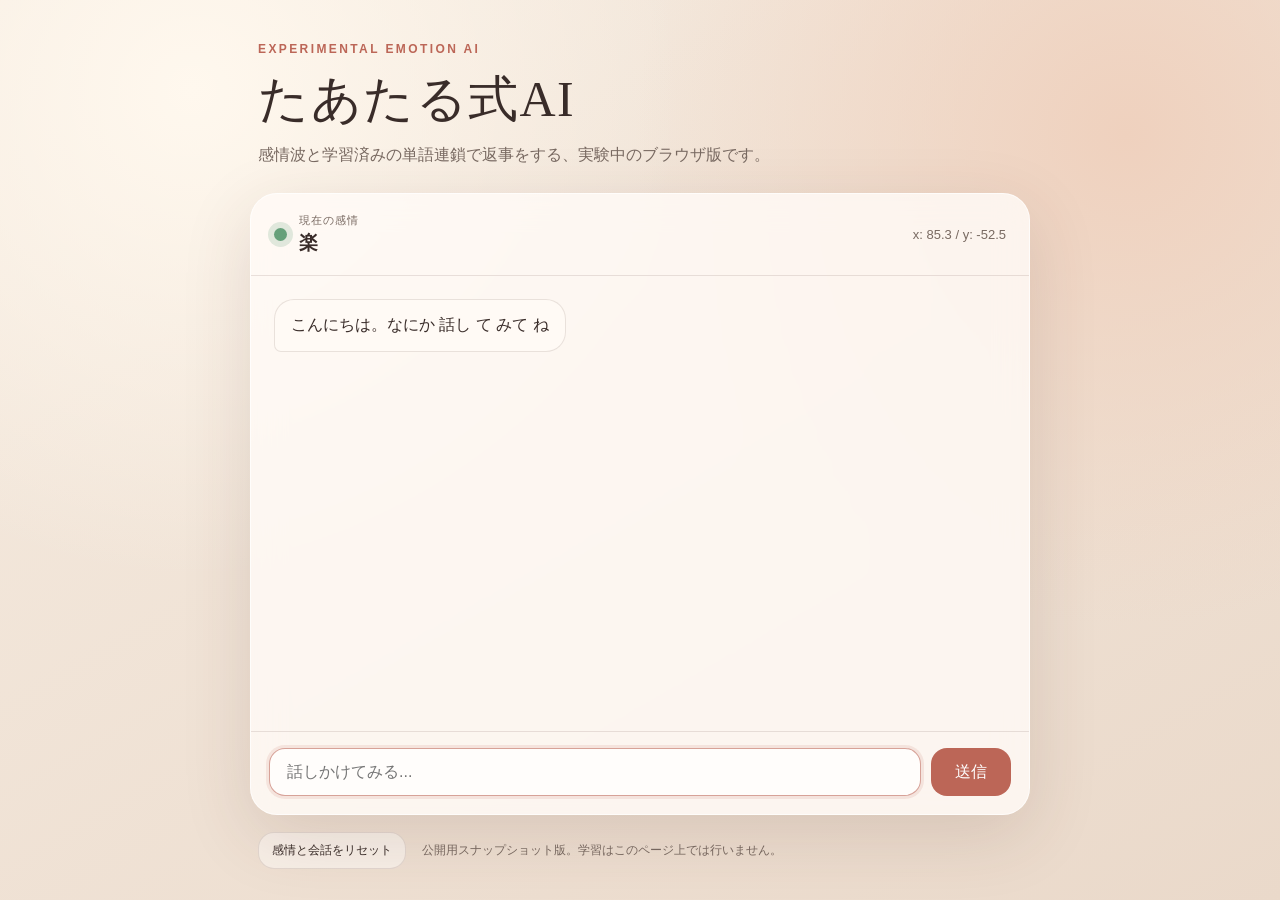
==== web_chat/index.html @ b844b8f7 "Add files via upload" ====
<!doctype html>
<html lang="ja">
<head>
  <meta charset="utf-8">
  <meta name="viewport" content="width=device-width, initial-scale=1">
  <title>たあたる式AI | 実験公開版</title>
  <link rel="stylesheet" href="./styles.css">
</head>
<body>
  <main class="shell">
    <header class="hero">
      <p class="eyebrow">EXPERIMENTAL EMOTION AI</p>
      <h1>たあたる式AI</h1>
      <p class="description">感情波と学習済みの単語連鎖で返事をする、実験中のブラウザ版です。</p>
    </header>

    <section class="panel" aria-label="AIとの会話">
      <div class="status">
        <div class="mood">
          <span class="mood-dot" id="moodDot"></span>
          <div>
            <span class="label">現在の感情</span>
            <strong id="zone">読込中</strong>
          </div>
        </div>
        <div class="coordinates" id="coordinates">x: -- / y: --</div>
      </div>

      <div id="messages" class="messages" aria-live="polite">
        <article class="bubble ai">
          <p>こんにちは。なにか 話し て みて ね</p>
        </article>
      </div>

      <form id="chatForm" class="composer">
        <label class="sr-only" for="input">メッセージ</label>
        <input id="input" name="input" type="text" autocomplete="off"
               placeholder="話しかけてみる..." maxlength="180" disabled>
        <button id="sendButton" type="submit" disabled>送信</button>
      </form>
    </section>

    <footer class="footer">
      <button type="button" id="resetButton">感情と会話をリセット</button>
      <p>公開用スナップショット版。学習はこのページ上では行いません。</p>
    </footer>
  </main>
  <script src="./data/model-data.js"></script>
  <script src="./app.js"></script>
</body>
</html>
---- web_chat/styles.css ----
:root {
  --bg-top: #f6ece1;
  --bg-bottom: #ead9ca;
  --ink: #392c29;
  --muted: #786961;
  --surface: rgba(255, 251, 247, 0.82);
  --line: rgba(73, 47, 39, 0.12);
  --ai: #fffaf5;
  --user: #3e3532;
  --user-ink: #fffaf6;
  --accent: #bc6657;
  --shadow: 0 20px 70px rgba(87, 51, 40, 0.14);
}

* {
  box-sizing: border-box;
}

body {
  min-height: 100vh;
  margin: 0;
  color: var(--ink);
  font-family: "Yu Gothic UI", "Hiragino Sans", "Noto Sans JP", sans-serif;
  background:
    radial-gradient(circle at 15% 10%, #fff8ee 0, transparent 36%),
    radial-gradient(circle at 88% 15%, #efd1be 0, transparent 36%),
    linear-gradient(150deg, var(--bg-top), var(--bg-bottom));
}

.shell {
  width: min(780px, calc(100vw - 32px));
  margin: 0 auto;
  padding: 42px 0 28px;
}

.hero {
  margin: 0 8px 25px;
}

.eyebrow {
  margin: 0 0 10px;
  color: var(--accent);
  font-size: 12px;
  font-weight: 700;
  letter-spacing: 0.2em;
}

h1 {
  margin: 0 0 8px;
  font-family: Georgia, "Yu Mincho", serif;
  font-size: clamp(36px, 6vw, 50px);
  font-weight: 500;
  letter-spacing: 0.03em;
}

.description {
  max-width: 540px;
  margin: 0;
  color: var(--muted);
  line-height: 1.7;
}

.panel {
  overflow: hidden;
  border: 1px solid rgba(255, 255, 255, 0.66);
  border-radius: 27px;
  background: var(--surface);
  box-shadow: var(--shadow);
  backdrop-filter: blur(16px);
}

.status {
  display: flex;
  justify-content: space-between;
  align-items: center;
  gap: 14px;
  padding: 19px 23px;
  border-bottom: 1px solid var(--line);
}

.mood {
  display: flex;
  align-items: center;
  gap: 12px;
}

.mood-dot {
  width: 13px;
  height: 13px;
  border-radius: 50%;
  background: #c2a99b;
  box-shadow: 0 0 0 6px rgba(194, 169, 155, 0.2);
  transition: background 180ms ease;
}

.label {
  display: block;
  color: var(--muted);
  font-size: 11px;
  letter-spacing: 0.08em;
}

#zone {
  display: block;
  margin-top: 2px;
  font-size: 19px;
}

.coordinates {
  color: var(--muted);
  font-size: 13px;
  font-variant-numeric: tabular-nums;
}

.messages {
  height: min(54vh, 455px);
  min-height: 330px;
  overflow-y: auto;
  padding: 23px;
  display: flex;
  flex-direction: column;
  gap: 13px;
  scroll-behavior: smooth;
}

.bubble {
  width: fit-content;
  max-width: min(78%, 520px);
  padding: 12px 16px;
  border-radius: 20px;
  line-height: 1.65;
  animation: arrive 170ms ease both;
}

.bubble p {
  margin: 0;
  white-space: pre-wrap;
  overflow-wrap: anywhere;
}

.bubble.ai {
  border: 1px solid var(--line);
  border-bottom-left-radius: 7px;
  background: var(--ai);
}

.bubble.user {
  align-self: flex-end;
  border-bottom-right-radius: 7px;
  color: var(--user-ink);
  background: var(--user);
}

.bubble.meta {
  align-self: center;
  padding: 4px 10px;
  color: var(--muted);
  background: transparent;
  font-size: 12px;
}

.composer {
  display: flex;
  gap: 10px;
  padding: 16px 18px 18px;
  border-top: 1px solid var(--line);
}

.composer input {
  flex: 1;
  min-width: 0;
  padding: 14px 17px;
  border: 1px solid var(--line);
  border-radius: 16px;
  color: var(--ink);
  background: #fffdfb;
  font: inherit;
  outline: none;
}

.composer input:focus {
  border-color: rgba(188, 102, 87, 0.6);
  box-shadow: 0 0 0 3px rgba(188, 102, 87, 0.12);
}

.composer button,
.footer button {
  border: 0;
  border-radius: 16px;
  cursor: pointer;
  font: inherit;
}

.composer button {
  padding: 0 24px;
  color: white;
  background: var(--accent);
}

.composer button:disabled,
.composer input:disabled {
  cursor: wait;
  opacity: 0.55;
}

.footer {
  display: flex;
  align-items: center;
  gap: 16px;
  margin-top: 17px;
  padding: 0 8px;
  color: var(--muted);
  font-size: 12px;
}

.footer button {
  padding: 9px 13px;
  border: 1px solid var(--line);
  color: var(--ink);
  background: rgba(255, 251, 247, 0.55);
}

.footer p {
  margin: 0;
}

.sr-only {
  position: absolute;
  width: 1px;
  height: 1px;
  overflow: hidden;
  clip-path: inset(50%);
}

@keyframes arrive {
  from { opacity: 0; transform: translateY(5px); }
  to { opacity: 1; transform: translateY(0); }
}

@media (max-width: 600px) {
  .shell {
    width: calc(100vw - 20px);
    padding-top: 22px;
  }

  .hero {
    margin-bottom: 18px;
  }

  .status,
  .messages {
    padding-left: 16px;
    padding-right: 16px;
  }

  .coordinates {
    font-size: 12px;
  }

  .bubble {
    max-width: 88%;
  }

  .footer {
    flex-direction: column;
    align-items: flex-start;
  }
}
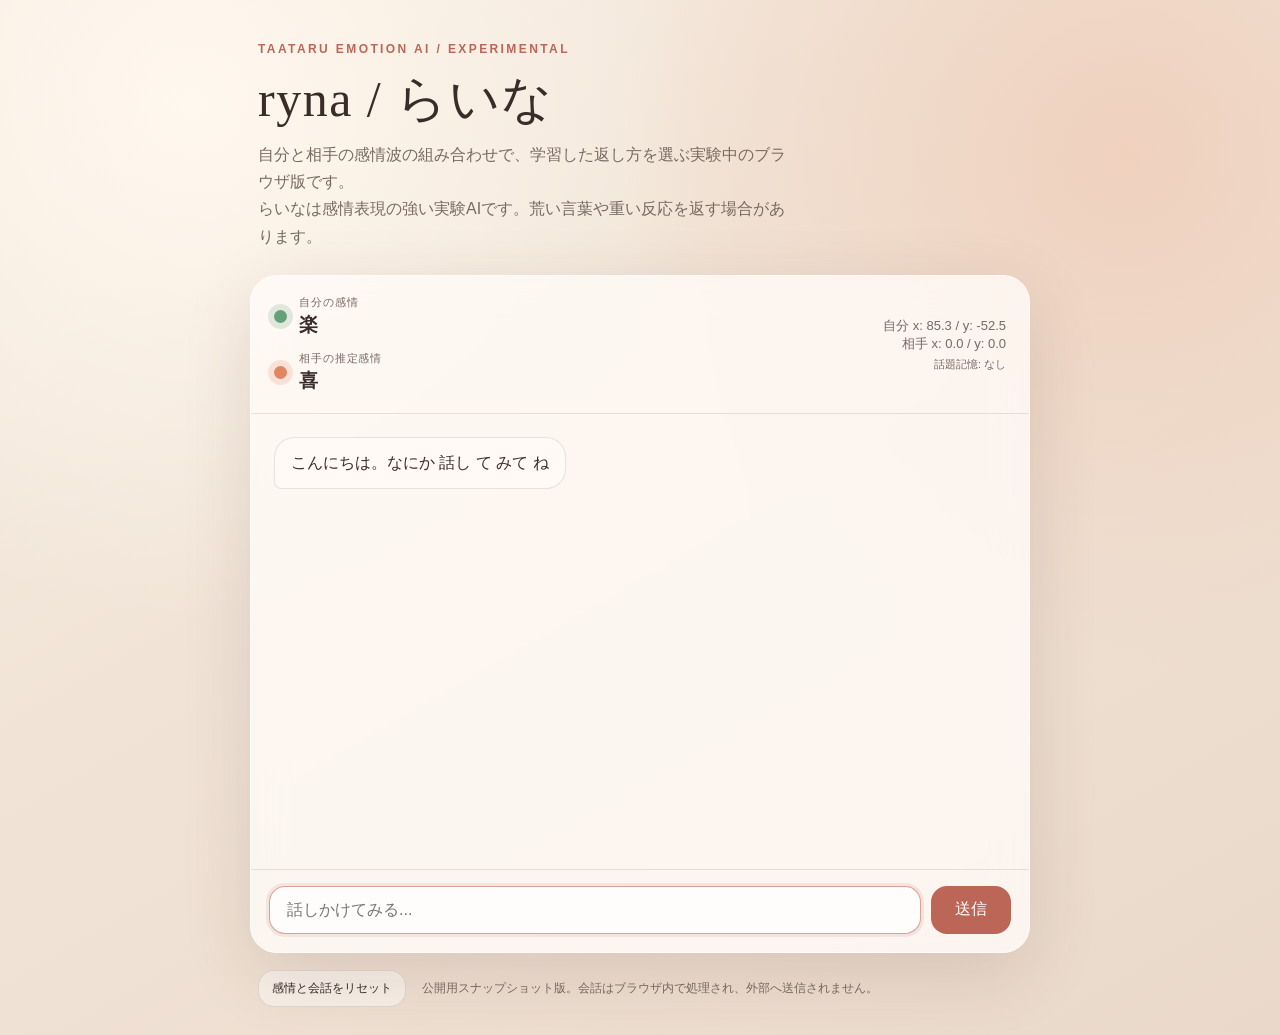
==== commit 98b33384: "Add files via upload" ====
--- a/web_chat/index.html
+++ b/web_chat/index.html
@@ -3,27 +3,41 @@
 <head>
   <meta charset="utf-8">
   <meta name="viewport" content="width=device-width, initial-scale=1">
-  <title>たあたる式AI | 実験公開版</title>
+  <title>ryna / らいな | 実験公開版</title>
   <link rel="stylesheet" href="./styles.css">
 </head>
 <body>
   <main class="shell">
     <header class="hero">
-      <p class="eyebrow">EXPERIMENTAL EMOTION AI</p>
-      <h1>たあたる式AI</h1>
-      <p class="description">感情波と学習済みの単語連鎖で返事をする、実験中のブラウザ版です。</p>
+      <p class="eyebrow">TAATARU EMOTION AI / EXPERIMENTAL</p>
+      <h1>ryna / らいな</h1>
+      <p class="description">自分と相手の感情波の組み合わせで、学習した返し方を選ぶ実験中のブラウザ版です。</p>
+      <p class="description">らいなは感情表現の強い実験AIです。荒い言葉や重い反応を返す場合があります。</p>
     </header>
 
     <section class="panel" aria-label="AIとの会話">
       <div class="status">
-        <div class="mood">
-          <span class="mood-dot" id="moodDot"></span>
-          <div>
-            <span class="label">現在の感情</span>
-            <strong id="zone">読込中</strong>
+        <div class="moods">
+          <div class="mood">
+            <span class="mood-dot" id="moodDot"></span>
+            <div>
+              <span class="label">自分の感情</span>
+              <strong id="zone">読込中</strong>
+            </div>
+          </div>
+          <div class="mood">
+            <span class="mood-dot" id="userMoodDot"></span>
+            <div>
+              <span class="label">相手の推定感情</span>
+              <strong id="userZone">読込中</strong>
+            </div>
           </div>
         </div>
-        <div class="coordinates" id="coordinates">x: -- / y: --</div>
+        <div class="state-detail">
+          <div class="coordinates" id="coordinates">自分 x: -- / y: --</div>
+          <div class="coordinates" id="userCoordinates">相手 x: -- / y: --</div>
+          <div class="memory" id="topicMemory">話題記憶: --</div>
+        </div>
       </div>
 
       <div id="messages" class="messages" aria-live="polite">
@@ -42,7 +56,7 @@
 
     <footer class="footer">
       <button type="button" id="resetButton">感情と会話をリセット</button>
-      <p>公開用スナップショット版。学習はこのページ上では行いません。</p>
+      <p>公開用スナップショット版。会話はブラウザ内で処理され、外部へ送信されません。</p>
     </footer>
   </main>
   <script src="./data/model-data.js"></script>
--- a/web_chat/styles.css
+++ b/web_chat/styles.css
@@ -84,6 +84,12 @@
   gap: 12px;
 }
 
+.moods {
+  display: flex;
+  flex-direction: column;
+  gap: 13px;
+}
+
 .mood-dot {
   width: 13px;
   height: 13px;
@@ -100,7 +106,8 @@
   letter-spacing: 0.08em;
 }
 
-#zone {
+#zone,
+#userZone {
   display: block;
   margin-top: 2px;
   font-size: 19px;
@@ -110,6 +117,20 @@
   color: var(--muted);
   font-size: 13px;
   font-variant-numeric: tabular-nums;
+}
+
+.state-detail {
+  text-align: right;
+}
+
+.memory {
+  max-width: min(360px, 54vw);
+  margin-top: 4px;
+  overflow: hidden;
+  color: var(--muted);
+  font-size: 11px;
+  text-overflow: ellipsis;
+  white-space: nowrap;
 }
 
 .messages {
@@ -257,6 +278,10 @@
     font-size: 12px;
   }
 
+  .memory {
+    max-width: 48vw;
+  }
+
   .bubble {
     max-width: 88%;
   }
